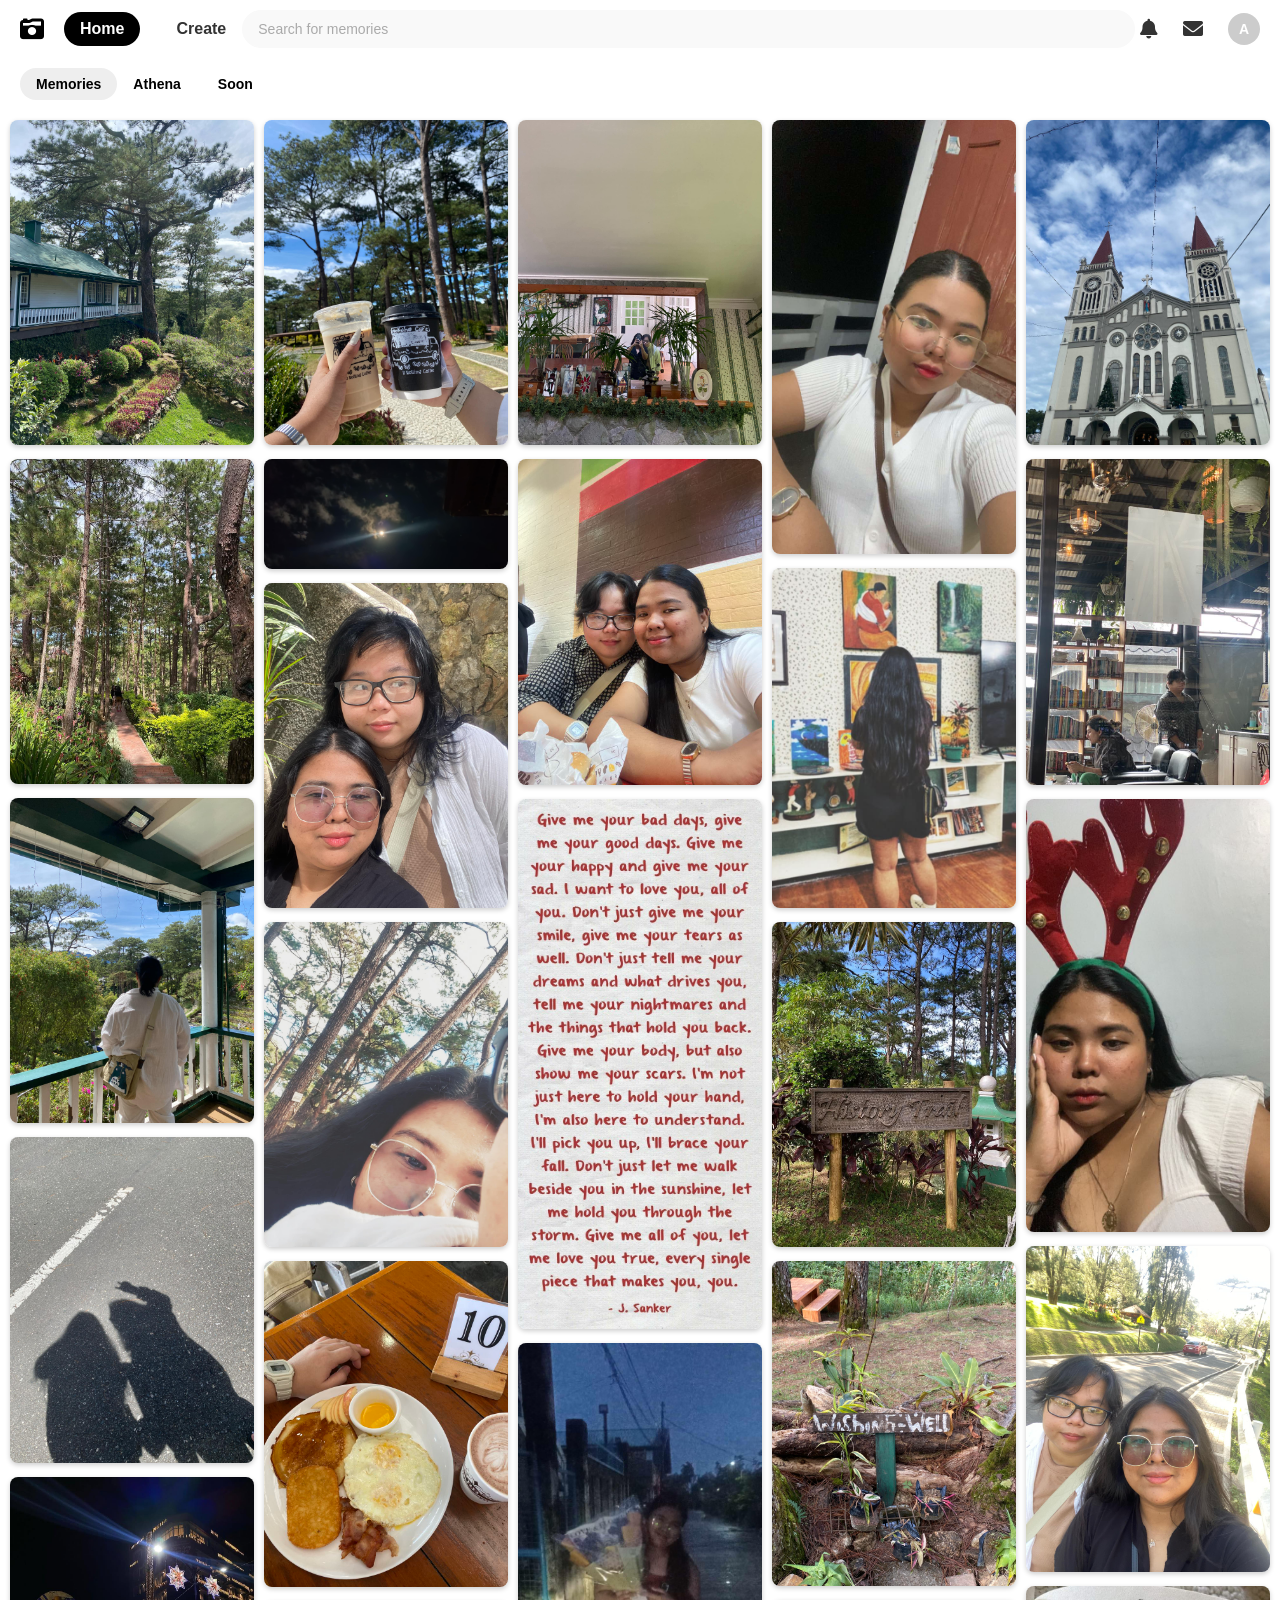
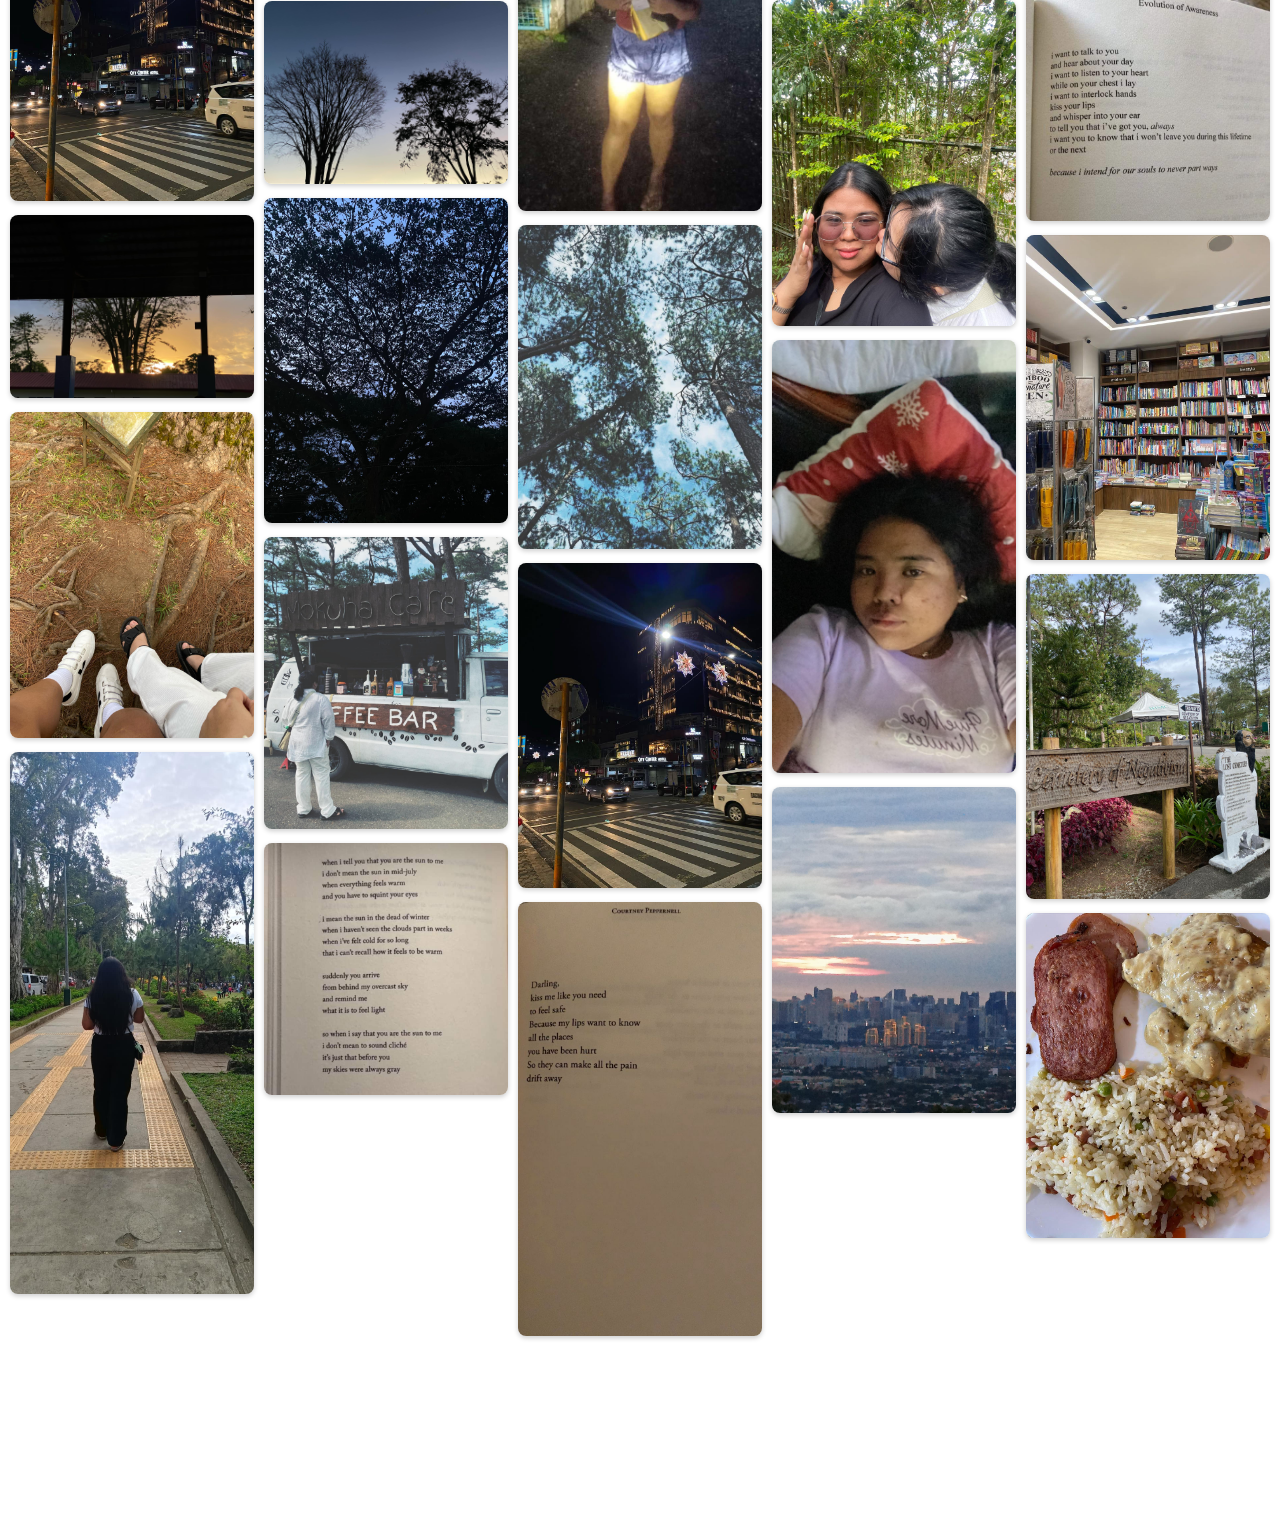
==== index.html @ a587b13d "Add files via upload" ====
<!DOCTYPE html>
<html lang="en">
<head>
    <meta charset="UTF-8">
    <meta name="viewport" content="width=device-width, initial-scale=1.0">
    <title>FOR ATHENA</title>
    <link href="https://cdnjs.cloudflare.com/ajax/libs/font-awesome/6.0.0-beta3/css/all.min.css" rel="stylesheet">
    <link rel="stylesheet" href="styles.css">
</head>
<body>
    <div class="content">
        <div class="navbar">
            <div class="left">
                <i class="fas fa-camera-retro camera-icon"></i>
                <a href="index.html" class="home">Home</a>
                <a href="#">Create</a>
            </div>
            <div class="center">
                <input type="text" placeholder="Search for memories">
            </div>
            <div class="right">
                <i class="fas fa-bell bell-icon"></i>
                <i class="fas fa-envelope message-icon"></i>
                <div class="profile"></div>
            </div>
        </div>
        <div class="button-list">
            <a href="index.html"><button class="active">Memories</button></a>
            <a href="athena.html"><button>Athena</button></a>
            <button>Soon</button>
        </div>
        <main id="grid"></main>
        <div class="modal" id="imageModal">
            <div class="modal-content">
                <img id="modalImage" src="" alt="Modal Image">
                <div class="modal-footer">
                    <button id="likeButton" aria-label="Like this image">❤️</button>
                    <button id="commentButton">💬</button>
                    <button id="shareButton">🔗</button>
                </div>
            </div>
        </div>
    </div>
    <div class="coming-soon">More to come soon! ❤️ ❤️ ❤️</div>

    <script src="script.js"></script>
</body>
</html>
---- styles.css ----
body {
    font-family: Arial, sans-serif;
    margin: 0;
    padding: 0;
    background-color: #ffffff; /* Set a background color for the body */
    min-height: 100vh;
    margin: 0;
    
}

.content {
    padding-bottom: 60px;
}

.coming-soon {
    position: relative;
    bottom: -50px;
    left: 50%;
    transform: translateX(-50%);
    padding: 10px 20px;
    background-color: rgba(206, 198, 198, 0.7);
    color: rgb(39, 33, 33);
    border-radius: 5px;
    font-size: 1.2em;
    font-weight: bold;
    transition: bottom 0.3s ease-out, opacity 0.3s ease-out; /* Combined transitions */
    opacity: 0;
    display: flex; /* Enable flexbox */
    justify-content: center; /* Center horizontally */
    align-items: center; /* Center vertically */
}

body.show-coming-soon .coming-soon {
    bottom: 20px;
    opacity: 1;
}


/* Navbar Styles */
.navbar {
    display: flex;
    align-items: center;
    padding: 10px 20px;
    background-color: #ffffff;
}

.navbar .left {
    display: flex;
    align-items: center;
    gap: 20px;
}

.navbar .left .camera-icon {
    font-size: 24px;
    color: #000;
    cursor: pointer;
}

.navbar .left a {
    text-decoration: none;
    color: #333;
    font-size: 16px;
    font-weight: 600;
    padding: 8px 16px;
    border-radius: 20px;
    transition: background-color 0.3s ease;
}

.navbar .left a:hover {
    background-color: #eee;
}

.navbar .left .home {
    background-color: #000;
    color: #fff;
}

.navbar .center {
    flex: 1;
    display: flex;
    justify-content: center;
}

.navbar .center input {
    width: 100%;
    max-width: 900px;
    padding: 10px 15px;
    border: 1px solid #f9f9f9;
    border-radius: 20px;
    font-size: 14px;
    background-color: #f9f9f9;
    outline: none;
    transition: box-shadow 0.3s ease;
    box-sizing: border-box; /* Important for width calculations */
}

.navbar .center input::placeholder {
    color: #aaa;
}

.navbar .center input:focus {
    box-shadow: 0 0 5px rgba(31, 33, 34, 0.5);
    border-color: #343536;
}

.navbar .right {
    display: flex;
    align-items: center;
    gap: 15px;
}

.navbar .right .bell-icon,
.navbar .right .message-icon {
    font-size: 20px;
    color: #333;
    cursor: pointer;
    margin: 0 5px;
}

.navbar .right .profile {
    width: 32px;
    height: 32px;
    border-radius: 50%;
    background-color: #ccc;
    display: flex;
    align-items: center;
    justify-content: center;
    font-size: 14px;
    font-weight: bold;
    color: #fff;
    cursor: pointer;
    margin-left: 5px;
}

.navbar .right .profile::before {
    content: "A";
}

/* Button List Below Navbar */
.button-list {
    display: flex;
    overflow-x: auto;
    padding: 10px 20px;
    background-color: #ffffff;
}

.button-list button {
    flex-shrink: 0;
    padding: 8px 16px;
    margin: 0 5px;
    border: none;
    background: none;
    font-size: 14px;
    color: #000;
    font-weight: bold;
    cursor: pointer;
    transition: background-color 0.3s ease, color 0.3s ease;
    white-space: nowrap;
}

.button-list button:first-child {
    margin-left: 0;
}

.button-list button:last-child {
    margin-right: 0;
}

.button-list button:hover {
    background-color: #eee;
    border-radius: 20px;
}

.button-list button.active {
    color: #000;
    background-color: #eee;
    border-radius: 20px;
}

/* Pinterest Clone Grid Styles */
#grid {
    column-count: auto; /* Use auto for responsive columns */
    column-gap: 10px;
    padding: 10px;
}

@media (min-width: 600px) {
    #grid {
        column-count: 3;
    }
}

@media (min-width: 900px) {
    #grid {
        column-count: 4;
    }
}

@media (min-width: 1200px) {
    #grid {
        column-count: 5;
    }
}

.card {
    display: inline-block;
    background-color: white;
    border-radius: 8px;
    box-shadow: 0 2px 5px rgba(0, 0, 0, 0.2);
    margin: 0 0 10px;
    overflow: hidden;
    width: 100%;
    cursor: pointer;
    break-inside: avoid;
}

.card img {
    display: block;
    width: 100%;
    height: auto;
}

/* Modal Styles */
.modal {
    display: none;
    position: fixed;
    top: 0;
    left: 0;
    width: 100%;
    height: 100%;
    background-color: rgba(0, 0, 0, 0.5);
    justify-content: center;
    align-items: center;
}

.modal-content {
    background-color: white;
    padding: 20px;
    border-radius: 8px;
    position: relative;
    display: flex;
    flex-direction: column;
    align-items: center;
    max-width: 95vw;
    max-height: 95vh;
}

.modal-content img {
    display: block;
    max-width: 90vw;
    max-height: calc(90vh - 70px);
    object-fit: scale-down;
    margin-bottom: 10px;
}

.modal-footer {
    display: flex;
    justify-content: center;
    gap: 10px;
    padding: 10px;
    width: 100%;
    box-sizing: border-box;
}

.modal-footer button {
    padding: 8px 16px;
    border: none;
    background-color: #f0f0f0;
    border-radius: 5px;
    cursor: pointer;
    transition: background-color 0.3s ease;
}

.modal-footer button:hover {
    background-color: #ddd;
}

/* Like Animation Styles */
.modal-footer button#likeButton {
    position: relative;
    overflow: hidden;
}

.like-animation {
    position: absolute;
    font-size: 2em;
    color: red;
    top: 50%;
    left: 50%;
    transform: translate(-50%, -50%) scale(0);
    animation: likeAnimation 0.5s ease-out;
    pointer-events: none;
}

@keyframes likeAnimation {
    0% {
        transform: translate(-50%, -50%) scale(0);
        opacity: 0;
    }

    50% {
        transform: translate(-50%, -50%) scale(1.2);
        opacity: 1;
    }

    100% {
        transform: translate(-50%, -50%) scale(1);
        opacity: 0;
    }
}
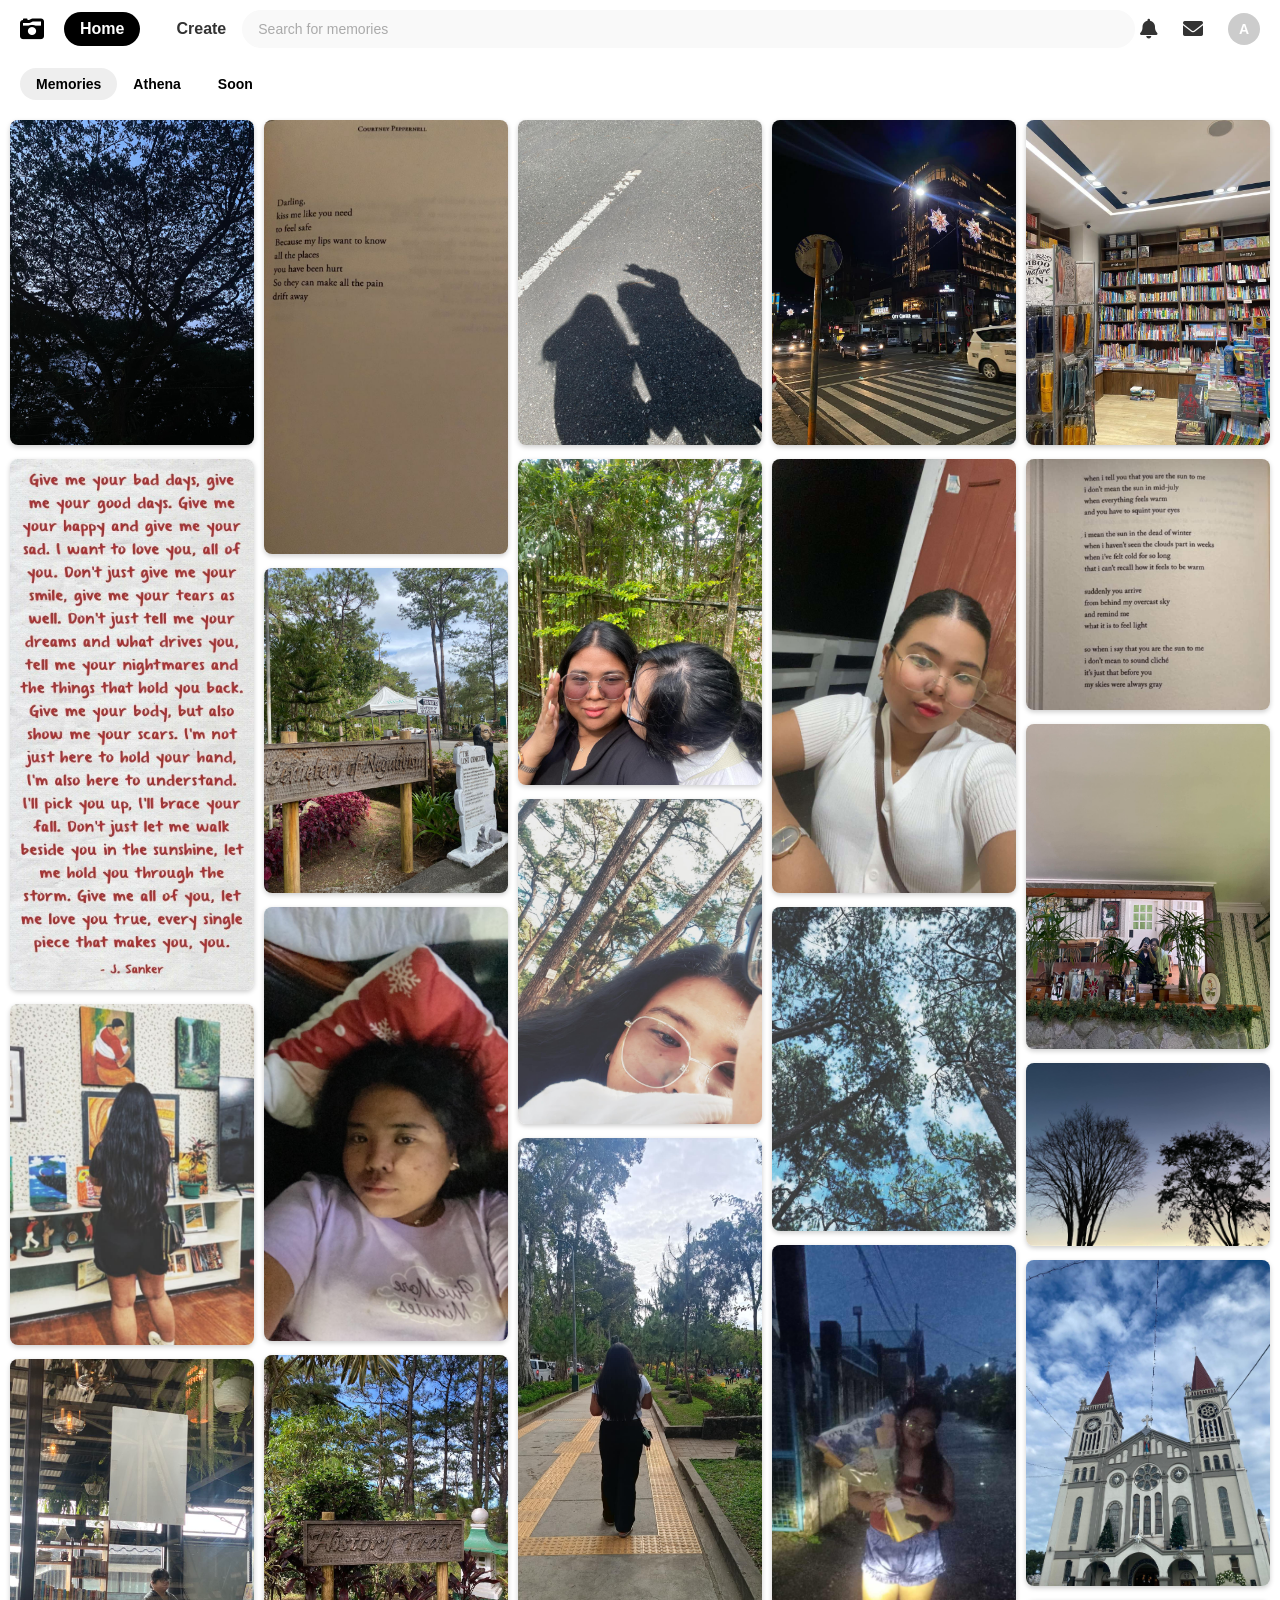
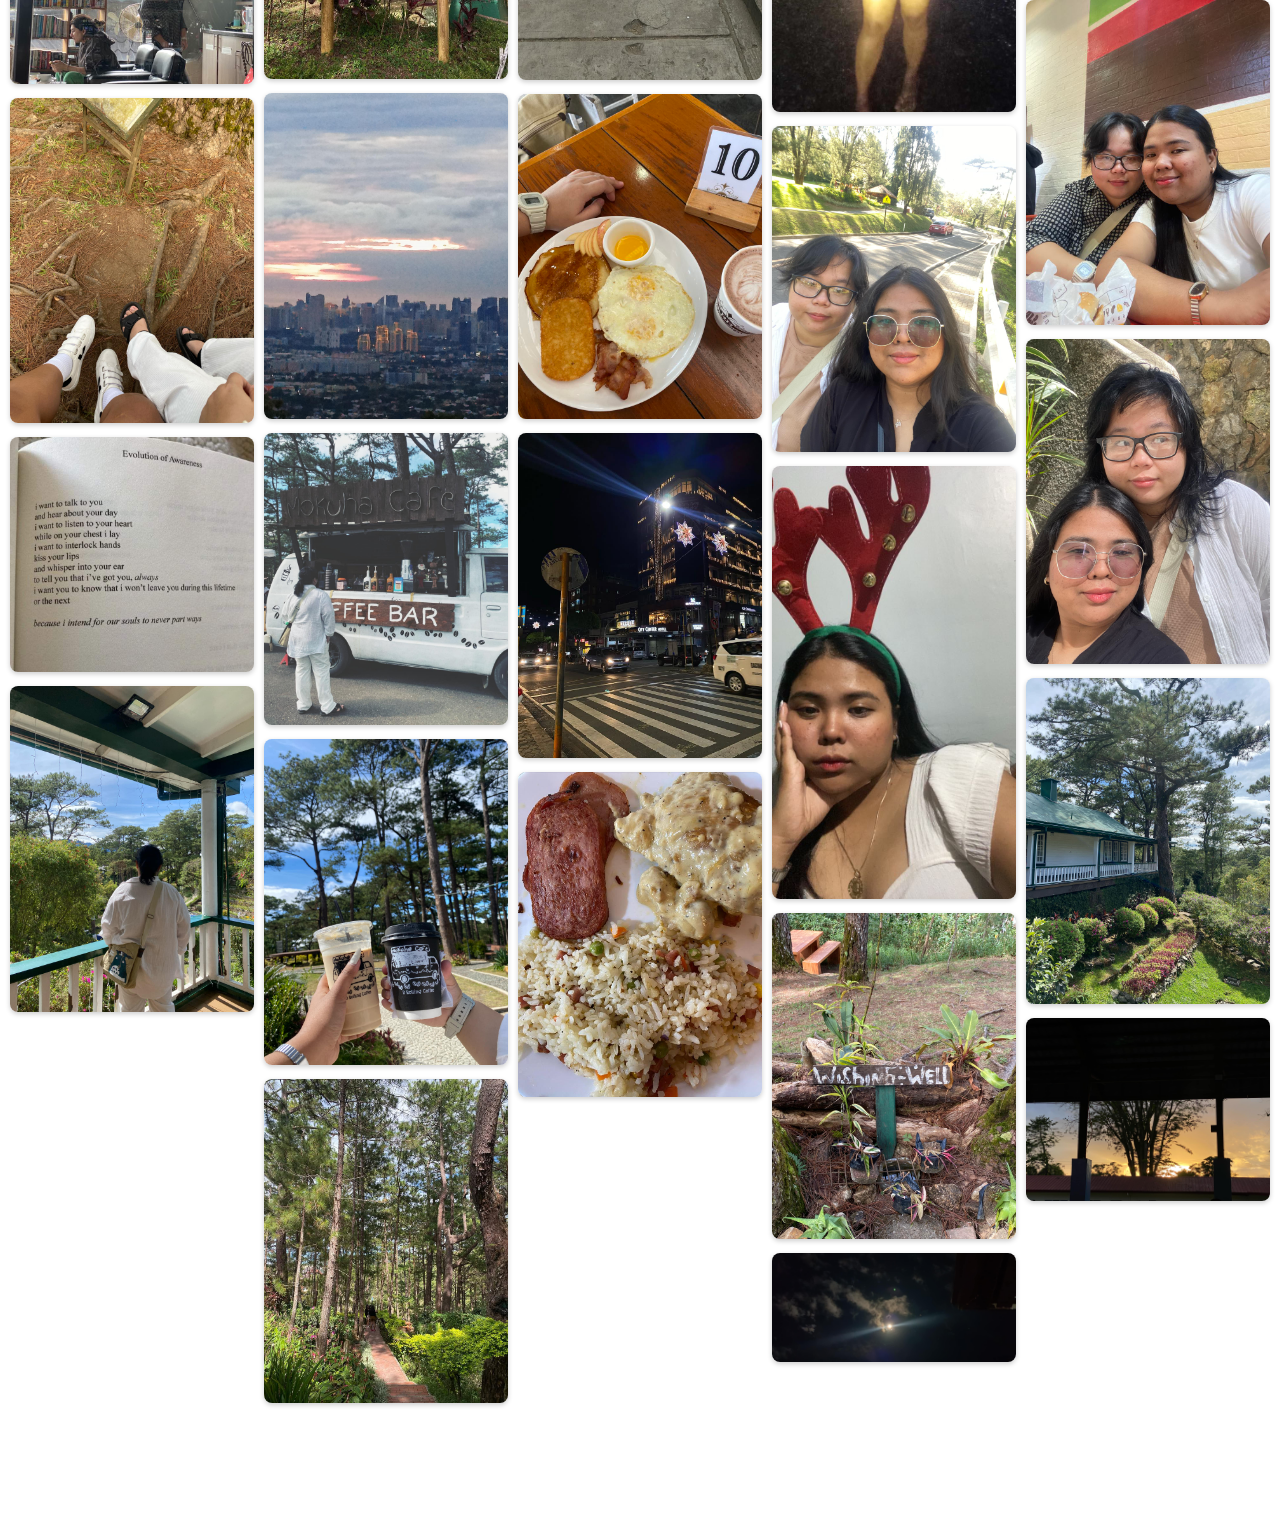
==== commit a3e8fe16: "Update index.html" ====
--- a/index.html
+++ b/index.html
@@ -26,7 +26,7 @@
         </div>
         <div class="button-list">
             <a href="index.html"><button class="active">Memories</button></a>
-            <a href="athena.html"><button>Athena</button></a>
+            <a href="Athena.html"><button>Athena</button></a>
             <button>Soon</button>
         </div>
         <main id="grid"></main>
@@ -45,4 +45,4 @@
 
     <script src="script.js"></script>
 </body>
-</html>+</html>
